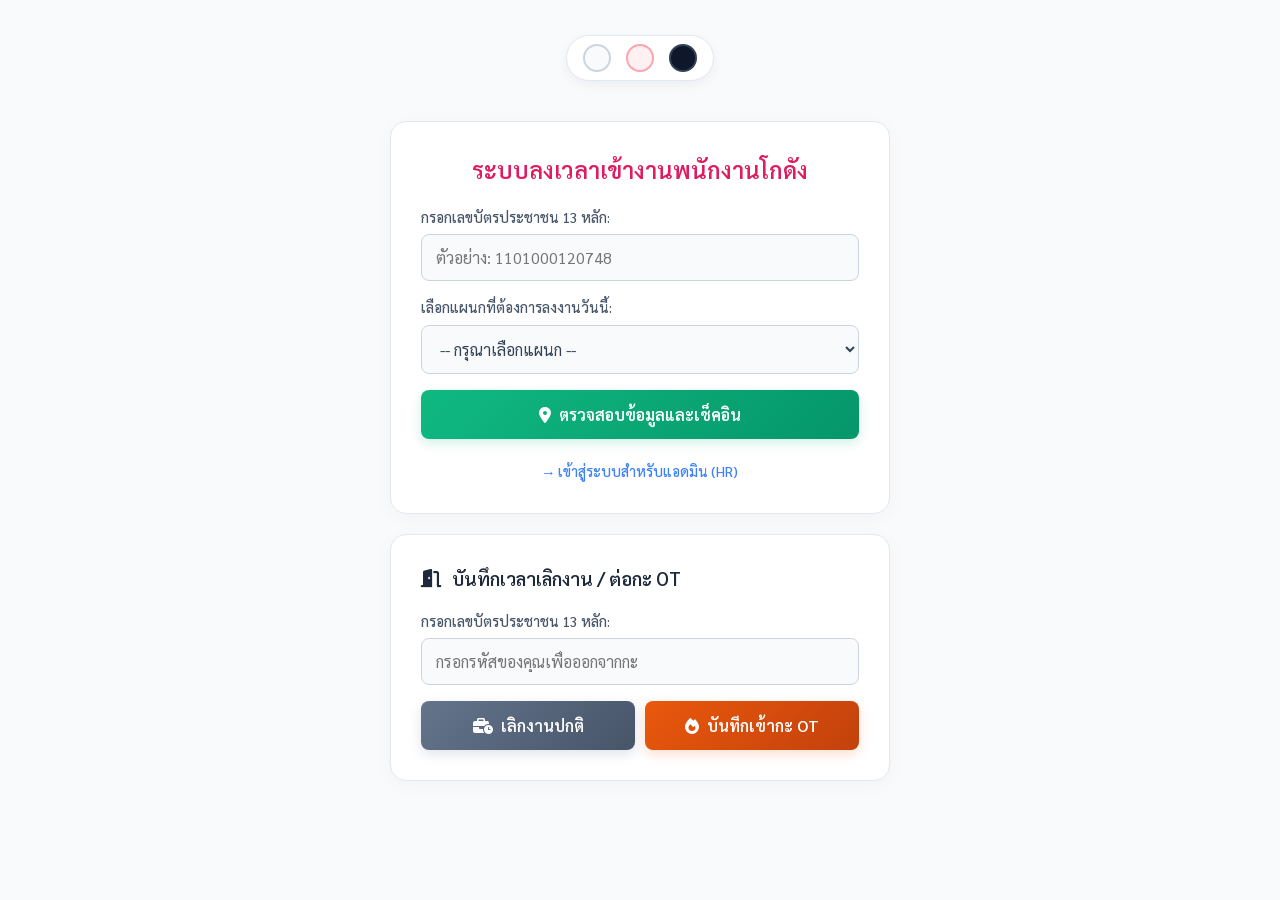
==== index.html @ 06c71e7b "Add files via upload" ====
<!DOCTYPE html>
<html lang="th">
<head>
    <meta charset="UTF-8">
    <meta name="viewport" content="width=device-width, initial-scale=1.0">
    <title>ระบบลงเวลาเข้างานพนักงานโกดัง</title>
    <link rel="stylesheet" href="style.css">
    <link rel="stylesheet" href="https://cdnjs.cloudflare.com/ajax/libs/font-awesome/6.4.0/css/all.min.css">
    <link rel="preconnect" href="https://fonts.googleapis.com">
    <link rel="preconnect" href="https://fonts.gstatic.com" crossorigin>
    <link href="https://fonts.googleapis.com/css2?family=Prompt:wght@300;400;500;600;700&family=Sarabun:wght@300;400;500;600;700&display=swap" rel="stylesheet">
</head>
<body>

    <!-- 🎨 กล่องเลือกธีมสีพื้นหลัง (Theme Selector) -->
    <div class="theme-selector">
        <button class="theme-btn theme-white" onclick="changeTheme('white')" title="ธีมสีขาว"></button>
        <button class="theme-btn theme-pink" onclick="changeTheme('pink')" title="ธีมสีชมพู"></button>
        <button class="theme-btn theme-black" onclick="changeTheme('black')" title="ธีมสีดำ"></button>
    </div>

    <div class="container">
        <!-- 📇 ส่วนเช็คอินเข้างานประจำวัน -->
        <div id="checkin-section" class="card">
            <h2>ระบบลงเวลาเข้างานพนักงานโกดัง</h2>
            <form id="checkin-form">
                <div class="form-group">
                    <label for="citizen-id">กรอกเลขบัตรประชาชน 13 หลัก:</label>
                    <input type="text" id="citizen-id" maxlength="13" placeholder="ตัวอย่าง: 1101000120748" required>
                </div>
                <div class="form-group">
                    <label for="department-select">เลือกแผนกที่ต้องการลงงานวันนี้:</label>
                    <select id="department-select" required>
                        <option value="">-- กรุณาเลือกแผนก --</option>
                    </select>
                </div>
                <button type="submit" class="btn btn-success">
                    <i class="fa-solid fa-location-dot"></i> ตรวจสอบข้อมูลและเช็คอิน
                </button>
            </form>
            <div style="text-align: center; margin-top: 20px;">
                <a href="admin.html" class="link-btn">→ เข้าสู่ระบบสำหรับแอดมิน (HR)</a>
            </div>
        </div>

        <!-- 📝 ส่วนลงทะเบียนพนักงานใหม่ (จะเปิดอัตโนมัติถ้าไม่มี ID ในระบบ) -->
        <div id="register-section" class="card hidden">
            <h2>ลงทะเบียนประวัติพนักงานใหม่</h2>
            <form id="register-form">
                <div class="form-group">
                    <label for="firstname">ชื่อจริง:</label>
                    <input type="text" id="firstname" required>
                </div>
                <div class="form-group">
                    <label for="lastname">นามสกุล:</label>
                    <input type="text" id="lastname" required>
                </div>
                <div class="form-group">
                    <label for="phone">เบอร์โทรศัพท์:</label>
                    <input type="tel" id="phone" maxlength="10" required>
                </div>
                <button type="submit" class="btn">
                    <i class="fa-solid fa-user-plus"></i> บันทึกประวัติและเช็คอินทันที
                </button>
            </form>
        </div>

        <!-- 🚪 ส่วนบันทึกเวลาเลิกงาน / ทำ OT (แสดงอยู่หน้าแรกคู่กับเช็คอิน) -->
        <div id="checkout-section" class="card" style="margin-top: 20px;">
            <h3><i class="fa-solid fa-door-open"></i> บันทึกเวลาเลิกงาน / ต่อกะ OT</h3>
            <form id="checkout-form" onsubmit="event.preventDefault();">
                <div class="form-group">
                    <label for="checkout-citizen-id">กรอกเลขบัตรประชาชน 13 หลัก:</label>
                    <input type="text" id="checkout-citizen-id" maxlength="13" placeholder="กรอกรหัสของคุณเพื่อออกจากกะ" required>
                </div>
                <div style="display: flex; gap: 10px;">
                    <button type="button" id="btn-action-checkout" class="btn" style="background: linear-gradient(135deg, #64748b 0%, #475569 100%); box-shadow: 0 4px 12px rgba(100, 116, 139, 0.2);">
                        <i class="fa-solid fa-business-time"></i> เลิกงานปกติ
                    </button>
                    <button type="button" id="btn-action-ot" class="btn" style="background: linear-gradient(135deg, #ea580c 0%, #c2410c 100%); box-shadow: 0 4px 12px rgba(234, 88, 12, 0.2);">
                        <i class="fa-solid fa-fire"></i> บันทึกเข้ากะ OT
                    </button>
                </div>
            </form>
        </div>

        <!-- 💳 หน้าจอบัตรประจำตัวพนักงาน E-Card Premium Widget -->
        <div id="badge-section" class="badge-screen hidden">
            <div class="badge-content">
                <div id="badge-date"></div>
                <div id="badge-clock">00:00:00</div>
                
                <div class="badge-card-premium">
                    <div class="ecard-header">
                        <span class="company-logo"><i class="fa-solid fa-warehouse"></i> BL WAREHOUSE</span>
                        <span class="ecard-type">DIGITAL PASS</span>
                    </div>
                    <div class="ecard-body">
                        <div class="avatar-placeholder">
                            <i class="fa-solid fa-user-tie"></i>
                        </div>
                        <div id="badge-name" class="emp-name-premium">พนักงาน รายวัน</div>
                        <div id="badge-dept" class="emp-dept-premium">แผนกวันนี้: -</div>
                        
                        <div id="badge-ot-detail" style="margin-top: 15px; font-size: 0.9rem; color: #475569; line-height: 1.6;"></div>
                        <div id="badge-cash-amount" style="margin-top: 15px; display: none;"></div>
                    </div>
                    <div class="ecard-footer">
                        <span class="fake-barcode">|||| | || ||| || |||</span>
                        <span id="badge-status-tag" class="status-tag-premium">สแกนผ่าน GPS เรียบร้อย</span>
                    </div>
                </div>
                
                <button id="btn-back" class="btn-clear">กลับหน้าหลัก</button>
            </div>
        </div>
    </div>

    <script src="app.js"></script>
</body>
</html>
---- style.css ----
/* ==========================================
   ✨ PREMIUM CLEAN, MODERN & MOBILE-FRIENDLY THEME
   ========================================== */
* {
    box-sizing: border-box;
    margin: 0;
    padding: 0;
    font-family: 'Sarabun', 'Prompt', sans-serif;
}

body {
    background-color: #f8fafc;
    color: #0f172a;
    padding: 20px;
    line-height: 1.5;
    -webkit-tap-highlight-color: transparent;
    transition: background-color 0.3s ease;
}

.container {
    width: 100%;
    max-width: 500px;
    margin: 40px auto;
}

.admin-container {
    width: 100%;
    max-width: 1300px;
    margin: 0 auto;
    display: flex;
    flex-direction: column;
    gap: 25px;
}

.card {
    background: #ffffff;
    border-radius: 16px;
    padding: 30px;
    box-shadow: 0 4px 20px rgba(15, 23, 42, 0.03);
    border: 1px solid #e2e8f0;
    width: 100%;
}

.nav-bar {
    display: flex;
    justify-content: space-between;
    align-items: center;
    background: linear-gradient(135deg, #1e293b 0%, #0f172a 100%);
    padding: 18px 30px;
    border-radius: 16px;
    color: #ffffff;
    box-shadow: 0 10px 25px rgba(15, 23, 42, 0.15);
    gap: 15px;
}

.nav-bar h2 {
    color: #ffffff;
    font-size: 1.35rem;
    font-weight: 600;
    margin: 0;
    display: flex;
    align-items: center;
    gap: 10px;
    text-align: left;
}

.grid-layout {
    display: grid;
    grid-template-columns: 1fr 1.3fr;
    gap: 25px;
    align-items: start;
}

.left-column {
    display: flex;
    flex-direction: column;
    gap: 25px;
    width: 100%;
}

h2 {
    color: #de1c60;
    font-size: 1.45rem;
    margin-bottom: 20px;
    text-align: center;
    font-weight: 600;
}

h3 {
    color: #1e293b;
    font-size: 1.15rem;
    font-weight: 600;
    margin-bottom: 18px;
    display: flex;
    align-items: center;
    gap: 10px;
}

.form-group {
    margin-bottom: 16px;
}

label {
    display: block;
    margin-bottom: 6px;
    font-weight: 500;
    color: #475569;
    font-size: 0.9rem;
}

input[type="text"], input[type="password"], input[type="number"], input[type="tel"], select {
    width: 100%;
    padding: 12px 14px;
    border: 1px solid #cbd5e1;
    border-radius: 8px;
    font-size: 1rem;
    background-color: #f8fafc;
    transition: all 0.2s ease;
    color: #334155;
}

input:focus, select:focus {
    outline: none;
    border-color: #3b82f6;
    background-color: #ffffff;
    box-shadow: 0 0 0 3px rgba(59, 130, 246, 0.15);
}

.btn {
    width: 100%;
    padding: 14px;
    border: none;
    border-radius: 8px;
    font-size: 1rem;
    font-weight: 600;
    color: #ffffff;
    background: linear-gradient(135deg, #de1c60 0%, #b01046 100%);
    cursor: pointer;
    box-shadow: 0 4px 12px rgba(222, 28, 96, 0.2);
    transition: all 0.2s ease;
    display: flex;
    align-items: center;
    justify-content: center;
    gap: 8px;
}

.btn:hover {
    transform: translateY(-1px);
    box-shadow: 0 6px 15px rgba(222, 28, 96, 0.3);
}

.btn-success {
    background: linear-gradient(135deg, #10b981 0%, #059669 100%);
    box-shadow: 0 4px 12px rgba(16, 185, 129, 0.2);
}

.hidden { display: none !important; }
.link-btn { color: #3b82f6; text-decoration: none; font-size: 0.9rem; font-weight: 500; }

table {
    width: 100%;
    border-collapse: separate;
    border-spacing: 0;
    margin-top: 15px;
    border-radius: 8px;
    overflow: hidden;
    border: 1px solid #e2e8f0;
}

th {
    background-color: #f8fafc;
    color: #475569;
    font-weight: 600;
    padding: 14px 12px;
    border-bottom: 2px solid #edf2f7;
    font-size: 0.875rem;
}

td {
    padding: 16px 12px;
    border-bottom: 1px solid #f1f5f9;
    color: #334155;
    vertical-align: middle;
    font-size: 0.925rem;
    background-color: #ffffff;
}

tr:last-child td { border-bottom: none; }
tr:hover td { background-color: #f8fafc; }

.status-tag {
    display: inline-flex;
    align-items: center;
    padding: 6px 14px;
    border-radius: 50px;
    font-size: 0.8rem;
    font-weight: 600;
    background-color: #e0f2fe;
    color: #0369a1;
    border: 1px solid #bae6fd;
    white-space: nowrap;
}

.btn-modern {
    padding: 10px 18px;
    border-radius: 10px;
    border: none;
    font-size: 0.875rem;
    font-weight: 600;
    cursor: pointer;
    transition: all 0.2s cubic-bezier(0.4, 0, 0.2, 1);
    display: inline-flex;
    align-items: center;
    justify-content: center;
    gap: 8px;
    box-shadow: 0 2px 4px rgba(15, 23, 42, 0.05);
}

.btn-table-action {
    padding: 6px 14px !important;
    font-size: 0.8rem !important;
    border-radius: 6px !important;
    white-space: nowrap !important; 
    display: inline-flex !important;
    width: auto !important;
}

.btn-modern:hover {
    transform: translateY(-1px);
    box-shadow: 0 4px 12px rgba(15, 23, 42, 0.08);
    filter: brightness(1.05);
}

.btn-prime { background: linear-gradient(135deg, #3b82f6 0%, #1d4ed8 100%); color: white; }
.btn-dang { background: linear-gradient(135deg, #ef4444 0%, #dc2626 100%); color: white; }
.btn-neut { background: linear-gradient(135deg, #64748b 0%, #475569 100%); color: white; }
.btn-warn { background: linear-gradient(135deg, #f59e0b 0%, #d97706 100%); color: white; }

.lock-badge {
    background-color: #fee2e2;
    color: #ef4444;
    padding: 2px 8px;
    border-radius: 9999px;
    font-size: 0.75rem;
    font-weight: 600;
    border: 1px solid #fecaca;
    display: inline-flex;
    align-items: center;
    gap: 4px;
}

/* ==========================================
   💳 DIGITAL E-CARD WIDGET
   ========================================== */
.badge-screen {
    position: fixed;
    top: 0; left: 0; right: 0; bottom: 0;
    display: flex;
    flex-direction: column;
    justify-content: center;
    align-items: center;
    padding: 20px;
    z-index: 999;
}
.badge-content { width: 100%; max-width: 380px; text-align: center; }
#badge-date { color: rgba(255, 255, 255, 0.9); font-size: 1.1rem; margin-bottom: 4px; font-weight: 500; }
#badge-clock { color: #ffffff; font-size: 2.8rem; font-weight: 700; margin-bottom: 25px; }

.badge-card-premium {
    background: #ffffff;
    width: 100%;
    border-radius: 20px;
    box-shadow: 0 20px 40px rgba(0, 0, 0, 0.2);
    overflow: hidden;
}
.ecard-header { background: linear-gradient(135deg, #1e293b 0%, #0f172a 100%); padding: 16px 20px; display: flex; justify-content: space-between; align-items: center; border-bottom: 3px solid #de1c60; }
.company-logo { color: #ffffff; font-weight: 700; font-size: 1rem; }
.ecard-type { font-size: 0.75rem; background-color: rgba(222, 28, 96, 0.15); color: #de1c60; padding: 3px 8px; border-radius: 6px; font-weight: 600; }
.ecard-body { padding: 30px 20px; text-align: center; }
.avatar-placeholder { width: 80px; height: 80px; background-color: #f1f5f9; border-radius: 50%; margin: 0 auto 15px auto; display: flex; justify-content: center; align-items: center; color: #94a3b8; font-size: 2.2rem; }
.emp-name-premium { font-size: 1.35rem; font-weight: 600; color: #0f172a; margin-bottom: 4px; }
.emp-dept-premium { font-size: 1rem; color: #de1c60; font-weight: 500; }
.ecard-footer { background-color: #f8fafc; padding: 12px 20px; border-top: 1px dashed #e2e8f0; display: flex; justify-content: space-between; align-items: center; }
.fake-barcode { font-family: monospace; font-size: 0.8rem; color: #64748b; }
.status-tag-premium { display: inline-flex; align-items: center; gap: 4px; background-color: #e6fbf1; color: #059669; padding: 4px 10px; border-radius: 6px; font-weight: 600; font-size: 0.75rem; }

.btn-clear {
    background: rgba(255, 255, 255, 0.25); border: 2px solid #ffffff; color: #ffffff;
    padding: 10px 24px; border-radius: 50px; font-size: 0.95rem; font-weight: 600; margin-top: 25px; cursor: pointer; backdrop-filter: blur(5px);
}

/* ==========================================
   🎨 THEME SELECTOR STYLES
   ========================================== */
.theme-selector {
    display: flex;
    justify-content: center;
    gap: 15px;
    margin: 15px auto;
    background: #ffffff;
    padding: 8px 16px;
    border-radius: 50px;
    width: fit-content;
    box-shadow: 0 4px 12px rgba(15, 23, 42, 0.05);
    border: 1px solid #e2e8f0;
}
.theme-btn { width: 28px; height: 28px; border-radius: 50%; border: 2px solid #cbd5e1; cursor: pointer; transition: all 0.2s ease; }
.theme-btn:hover { transform: scale(1.15); }
.theme-white { background-color: #f8fafc; border-color: #cbd5e1; }
.theme-pink { background-color: #fff1f2; border-color: #fda4af; }
.theme-black { background-color: #0f172a; border-color: #334155; }

body.theme-mode-white { background-color: #f8fafc !important; }
body.theme-mode-pink { background-color: #fff1f2 !important; }
body.theme-mode-black { background-color: #0f172a !important; }

body.theme-mode-black .card, body.theme-mode-black .nav-bar { background: #1e293b; border-color: #334155; }
body.theme-mode-black label { color: #94a3b8; }
body.theme-mode-black h3, body.theme-mode-black h2 { color: #f1f5f9; }
body.theme-mode-black th { background-color: #1e293b; color: #94a3b8; border-bottom: 2px solid #334155; }
body.theme-mode-black td { background-color: #1e293b; color: #e2e8f0; border-bottom: 1px solid #334155; }
body.theme-mode-black tr:hover td { background-color: #334155; }
body.theme-mode-black .theme-selector { background: #1e293b; border-color: #334155; }

/* ==========================================
   📱 MOBILE RESPONSIVE QUERIES
   ========================================== */
@media (max-width: 991px) {
    body { padding: 12px; }
    .container { margin: 20px auto; }
    .nav-bar { flex-direction: column; align-items: stretch; padding: 15px; text-align: center; gap: 12px; }
    .nav-bar h2 { justify-content: center; font-size: 1.15rem; }
    .nav-bar div { display: flex; justify-content: center; }
    .grid-layout { grid-template-columns: 1fr; gap: 20px; }
    .card { padding: 20px 15px; }
    table { display: block; width: 100%; overflow-x: auto; -webkit-overflow-scrolling: touch; }
    th, td { padding: 12px 10px !important; font-size: 0.85rem !important; }
    #checkout-form div[style*="display: flex"] { flex-direction: column !important; gap: 10px !important; }
}
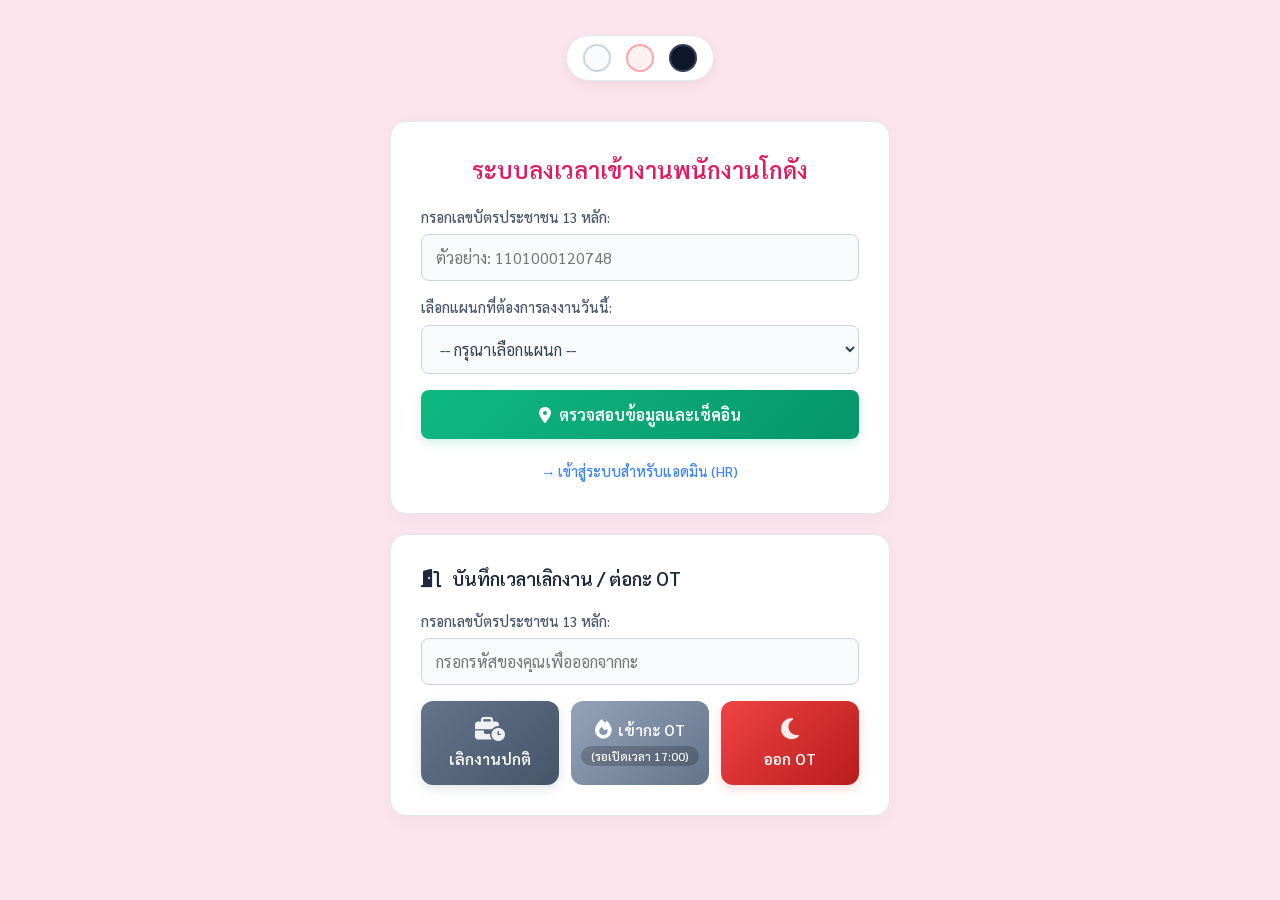
==== commit be1389ab: "Add files via upload" ====
--- a/index.html
+++ b/index.html
@@ -4,15 +4,24 @@
     <meta charset="UTF-8">
     <meta name="viewport" content="width=device-width, initial-scale=1.0">
     <title>ระบบลงเวลาเข้างานพนักงานโกดัง</title>
-    <link rel="stylesheet" href="style.css">
+    <link rel="stylesheet" href="style.css?v=5">
     <link rel="stylesheet" href="https://cdnjs.cloudflare.com/ajax/libs/font-awesome/6.4.0/css/all.min.css">
     <link rel="preconnect" href="https://fonts.googleapis.com">
     <link rel="preconnect" href="https://fonts.gstatic.com" crossorigin>
     <link href="https://fonts.googleapis.com/css2?family=Prompt:wght@300;400;500;600;700&family=Sarabun:wght@300;400;500;600;700&display=swap" rel="stylesheet">
+    <style>
+        .hidden { display: none !important; }
+        body { transition: background-color 0.3s, color 0.3s; }
+        body.theme-white { background-color: #ffffff; color: #333333; }
+        body.theme-pink { background-color: #fce4ec; color: #333333; }
+        body.theme-black { background-color: #1a252f; color: #ffffff; }
+        body.theme-black .card { background-color: #2c3e50; border-color: #34495e; color: #ffffff; }
+        body.theme-black input, body.theme-black select { background-color: #34495e; color: white; border-color: #4f5d73; }
+    </style>
 </head>
-<body>
+<body class="theme-pink">
 
-    <!-- 🎨 กล่องเลือกธีมสีพื้นหลัง (Theme Selector) -->
+    <!-- 🎨 กล่องเลือกธีมสีพื้นหลัง -->
     <div class="theme-selector">
         <button class="theme-btn theme-white" onclick="changeTheme('white')" title="ธีมสีขาว"></button>
         <button class="theme-btn theme-pink" onclick="changeTheme('pink')" title="ธีมสีชมพู"></button>
@@ -23,30 +32,63 @@
         <!-- 📇 ส่วนเช็คอินเข้างานประจำวัน -->
         <div id="checkin-section" class="card">
             <h2>ระบบลงเวลาเข้างานพนักงานโกดัง</h2>
-            <form id="checkin-form">
-                <div class="form-group">
-                    <label for="citizen-id">กรอกเลขบัตรประชาชน 13 หลัก:</label>
-                    <input type="text" id="citizen-id" maxlength="13" placeholder="ตัวอย่าง: 1101000120748" required>
-                </div>
-                <div class="form-group">
-                    <label for="department-select">เลือกแผนกที่ต้องการลงงานวันนี้:</label>
-                    <select id="department-select" required>
-                        <option value="">-- กรุณาเลือกแผนก --</option>
-                    </select>
-                </div>
-                <button type="submit" class="btn btn-success">
-                    <i class="fa-solid fa-location-dot"></i> ตรวจสอบข้อมูลและเช็คอิน
-                </button>
-            </form>
+            <div id="announcement-banner" style="display: none; background: linear-gradient(135deg, #f59e0b, #fbbf24); color: white; padding: 12px 15px; border-radius: 8px; margin-bottom: 20px; font-weight: 600; box-shadow: 0 4px 6px rgba(245, 158, 11, 0.2); align-items: center; gap: 10px;">
+                <i class="fa-solid fa-bullhorn fa-lg"></i> <span id="announcement-text">ข้อความประกาศ</span>
+            </div>
+            <div class="form-group">
+                <label for="citizen-id">กรอกเลขบัตรประชาชน 13 หลัก:</label>
+                <input type="text" id="citizen-id" maxlength="13" placeholder="ตัวอย่าง: 1101000120748">
+            </div>
+            <div class="form-group">
+                <label for="department-select">เลือกแผนกที่ต้องการลงงานวันนี้:</label>
+                <select id="department-select">
+                    <option value="">-- กรุณาเลือกแผนก --</option>
+                    <option value="IT">IT</option>
+                    <option value="Warehouse staff">Warehouse staff</option>
+                    <option value="Content Creator">Content Creator</option>
+                </select>
+                <div id="lock-status-message" style="margin-top: 8px; font-size: 0.9rem; color: #10b981; font-weight: bold; display: none;"></div>
+            </div>
+            <button type="button" class="btn btn-success" onclick="handleCheckIn();">
+                <i class="fa-solid fa-location-dot"></i> ตรวจสอบข้อมูลและเช็คอิน
+            </button>
             <div style="text-align: center; margin-top: 20px;">
                 <a href="admin.html" class="link-btn">→ เข้าสู่ระบบสำหรับแอดมิน (HR)</a>
             </div>
         </div>
 
-        <!-- 📝 ส่วนลงทะเบียนพนักงานใหม่ (จะเปิดอัตโนมัติถ้าไม่มี ID ในระบบ) -->
+        <!-- 🚪 ส่วนบันทึกเวลาเลิกงาน / ทำ OT -->
+        <div id="checkout-section" class="card" style="margin-top: 20px;">
+            <h3><i class="fa-solid fa-door-open"></i> บันทึกเวลาเลิกงาน / ต่อกะ OT</h3>
+            <div class="form-group">
+                <label for="checkout-citizen-id">กรอกเลขบัตรประชาชน 13 หลัก:</label>
+                <input type="text" id="checkout-citizen-id" maxlength="13" placeholder="กรอกรหัสของคุณเพื่อออกจากกะ">
+            </div>
+            <div style="display: grid; grid-template-columns: repeat(auto-fit, minmax(110px, 1fr)); gap: 12px;">
+                <button type="button" id="btn-action-checkout" onclick="handleCheckOut('normal')" class="btn" style="background: linear-gradient(135deg, #64748b 0%, #475569 100%); box-shadow: 0 4px 12px rgba(100, 116, 139, 0.2); display: flex; flex-direction: column; align-items: center; justify-content: center; padding: 16px 8px; gap: 8px; border: none; border-radius: 12px; color: white;">
+                    <i class="fa-solid fa-business-time" style="font-size: 1.5rem; opacity: 0.9;"></i>
+                    <span style="font-weight: 600; font-size: 0.95rem;">เลิกงานปกติ</span>
+                </button>
+                
+                <button type="button" id="btn-action-ot" onclick="handleCheckOut('ot')" class="btn" style="background: linear-gradient(135deg, #ea580c 0%, #c2410c 100%); box-shadow: 0 4px 12px rgba(234, 88, 12, 0.2); display: flex; flex-direction: column; align-items: center; justify-content: center; padding: 16px 8px; gap: 6px; border: none; border-radius: 12px; color: white;">
+                    <div style="display: flex; align-items: center; gap: 6px;">
+                        <i class="fa-solid fa-fire" style="font-size: 1.2rem;"></i>
+                        <span style="font-weight: 600; font-size: 0.95rem;">เข้ากะ OT</span>
+                    </div>
+                    <small id="ot-btn-status" style="font-weight: 500; opacity: 1; font-size: 0.75rem; background: rgba(0,0,0,0.2); padding: 3px 10px; border-radius: 20px; text-align: center; line-height: 1.2;"></small>
+                </button>
+                
+                <button type="button" id="btn-action-ot-out" onclick="handleCheckOut('ot_out')" class="btn" style="background: linear-gradient(135deg, #ef4444 0%, #b91c1c 100%); box-shadow: 0 4px 12px rgba(239, 68, 68, 0.2); display: flex; flex-direction: column; align-items: center; justify-content: center; padding: 16px 8px; gap: 8px; border: none; border-radius: 12px; color: white;">
+                    <i class="fa-solid fa-moon" style="font-size: 1.5rem; opacity: 0.9;"></i>
+                    <span style="font-weight: 600; font-size: 0.95rem;">ออก OT</span>
+                </button>
+            </div>
+        </div>
+
+        <!-- 📝 ส่วนลงทะเบียนพนักงานใหม่ -->
         <div id="register-section" class="card hidden">
             <h2>ลงทะเบียนประวัติพนักงานใหม่</h2>
-            <form id="register-form">
+            <form id="register-form" onsubmit="event.preventDefault();">
                 <div class="form-group">
                     <label for="firstname">ชื่อจริง:</label>
                     <input type="text" id="firstname" required>
@@ -56,35 +98,19 @@
                     <input type="text" id="lastname" required>
                 </div>
                 <div class="form-group">
-                    <label for="phone">เบอร์โทรศัพท์:</label>
+                    <label for="phone">เบอร์โทรศัพท์ (10 หลัก):</label>
                     <input type="tel" id="phone" maxlength="10" required>
                 </div>
-                <button type="submit" class="btn">
-                    <i class="fa-solid fa-user-plus"></i> บันทึกประวัติและเช็คอินทันที
+                <button type="submit" class="btn btn-prime" onclick="submitRegistration();">
+                    <i class="fa-solid fa-user-plus"></i> ยืนยันการลงทะเบียน
+                </button>
+                <button type="button" class="btn btn-neut" style="margin-top: 10px;" onclick="cancelRegistration();">
+                    ยกเลิก
                 </button>
             </form>
         </div>
 
-        <!-- 🚪 ส่วนบันทึกเวลาเลิกงาน / ทำ OT (แสดงอยู่หน้าแรกคู่กับเช็คอิน) -->
-        <div id="checkout-section" class="card" style="margin-top: 20px;">
-            <h3><i class="fa-solid fa-door-open"></i> บันทึกเวลาเลิกงาน / ต่อกะ OT</h3>
-            <form id="checkout-form" onsubmit="event.preventDefault();">
-                <div class="form-group">
-                    <label for="checkout-citizen-id">กรอกเลขบัตรประชาชน 13 หลัก:</label>
-                    <input type="text" id="checkout-citizen-id" maxlength="13" placeholder="กรอกรหัสของคุณเพื่อออกจากกะ" required>
-                </div>
-                <div style="display: flex; gap: 10px;">
-                    <button type="button" id="btn-action-checkout" class="btn" style="background: linear-gradient(135deg, #64748b 0%, #475569 100%); box-shadow: 0 4px 12px rgba(100, 116, 139, 0.2);">
-                        <i class="fa-solid fa-business-time"></i> เลิกงานปกติ
-                    </button>
-                    <button type="button" id="btn-action-ot" class="btn" style="background: linear-gradient(135deg, #ea580c 0%, #c2410c 100%); box-shadow: 0 4px 12px rgba(234, 88, 12, 0.2);">
-                        <i class="fa-solid fa-fire"></i> บันทึกเข้ากะ OT
-                    </button>
-                </div>
-            </form>
-        </div>
-
-        <!-- 💳 หน้าจอบัตรประจำตัวพนักงาน E-Card Premium Widget -->
+        <!-- 💳 หน้าจอบัตร E-Card -->
         <div id="badge-section" class="badge-screen hidden">
             <div class="badge-content">
                 <div id="badge-date"></div>
@@ -101,21 +127,18 @@
                         </div>
                         <div id="badge-name" class="emp-name-premium">พนักงาน รายวัน</div>
                         <div id="badge-dept" class="emp-dept-premium">แผนกวันนี้: -</div>
-                        
                         <div id="badge-ot-detail" style="margin-top: 15px; font-size: 0.9rem; color: #475569; line-height: 1.6;"></div>
-                        <div id="badge-cash-amount" style="margin-top: 15px; display: none;"></div>
                     </div>
                     <div class="ecard-footer">
                         <span class="fake-barcode">|||| | || ||| || |||</span>
                         <span id="badge-status-tag" class="status-tag-premium">สแกนผ่าน GPS เรียบร้อย</span>
                     </div>
                 </div>
-                
-                <button id="btn-back" class="btn-clear">กลับหน้าหลัก</button>
+                <button id="btn-back" onclick="backToMain()" class="btn-clear" style="margin-top: 20px; padding: 10px 20px; cursor: pointer;">กลับหน้าหลัก</button>
             </div>
         </div>
     </div>
 
-    <script src="app.js"></script>
+    <script src="app.js?v=16"></script>
 </body>
 </html>
--- a/style.css
+++ b/style.css
@@ -174,6 +174,7 @@
     padding: 14px 12px;
     border-bottom: 2px solid #edf2f7;
     font-size: 0.875rem;
+    text-align: left;
 }
 
 td {
@@ -183,6 +184,7 @@
     vertical-align: middle;
     font-size: 0.925rem;
     background-color: #ffffff;
+    text-align: left;
 }
 
 tr:last-child td { border-bottom: none; }
@@ -317,10 +319,25 @@
 body.theme-mode-black .card, body.theme-mode-black .nav-bar { background: #1e293b; border-color: #334155; }
 body.theme-mode-black label { color: #94a3b8; }
 body.theme-mode-black h3, body.theme-mode-black h2 { color: #f1f5f9; }
-body.theme-mode-black th { background-color: #1e293b; color: #94a3b8; border-bottom: 2px solid #334155; }
+body.theme-mode-black th { background-color: #0f172a; color: #94a3b8; border-bottom: 2px solid #334155; }
 body.theme-mode-black td { background-color: #1e293b; color: #e2e8f0; border-bottom: 1px solid #334155; }
 body.theme-mode-black tr:hover td { background-color: #334155; }
 body.theme-mode-black .theme-selector { background: #1e293b; border-color: #334155; }
+body.theme-mode-black strong { color: #f8fafc; }
+
+body.theme-mode-black .employee-checkbox-list { background-color: #0f172a; border-color: #334155; }
+body.theme-mode-black .employee-item { border-bottom-color: #334155; }
+
+/* 🏷️ Badge & Tag fixes for Dark Mode */
+.status-tag-dept { background: #e2e8f0; color: #334155; padding: 2px 8px; border-radius: 4px; font-size: 0.75rem; font-weight: 600; display: inline-block; margin-top: 4px; white-space: nowrap; }
+.text-time { color: #1e40af; background: #eff6ff; padding: 4px 10px; border-radius: 6px; font-weight: 500; font-size: 0.85rem; border: 1px solid #dbeafe; display: inline-block; white-space: nowrap; }
+
+body.theme-mode-black .status-tag { background-color: rgba(14, 165, 233, 0.2) !important; color: #38bdf8 !important; border-color: rgba(56, 189, 248, 0.3) !important; }
+body.theme-mode-black .status-tag[style*="#fff7ed"] { background-color: rgba(249, 115, 22, 0.2) !important; color: #fdba74 !important; border-color: rgba(251, 146, 60, 0.3) !important; }
+body.theme-mode-black .status-tag[style*="#f1f5f9"] { background-color: rgba(148, 163, 184, 0.2) !important; color: #cbd5e1 !important; border-color: rgba(148, 163, 184, 0.3) !important; }
+
+body.theme-mode-black .status-tag-dept { background: rgba(255, 255, 255, 0.1); color: #e2e8f0; }
+body.theme-mode-black .text-time { background: rgba(59, 130, 246, 0.15); color: #60a5fa; border-color: rgba(59, 130, 246, 0.3); }
 
 /* ==========================================
    📱 MOBILE RESPONSIVE QUERIES
@@ -334,6 +351,12 @@
     .grid-layout { grid-template-columns: 1fr; gap: 20px; }
     .card { padding: 20px 15px; }
     table { display: block; width: 100%; overflow-x: auto; -webkit-overflow-scrolling: touch; }
-    th, td { padding: 12px 10px !important; font-size: 0.85rem !important; }
+    th, td { padding: 12px 10px !important; font-size: 0.85rem !important; white-space: nowrap !important; }
     #checkout-form div[style*="display: flex"] { flex-direction: column !important; gap: 10px !important; }
+}
+
+@keyframes pulse-fire {
+    0% { transform: scale(1); box-shadow: 0 4px 12px rgba(234, 88, 12, 0.4); }
+    50% { transform: scale(1.02); box-shadow: 0 4px 20px rgba(234, 88, 12, 0.8); }
+    100% { transform: scale(1); box-shadow: 0 4px 12px rgba(234, 88, 12, 0.4); }
 }
